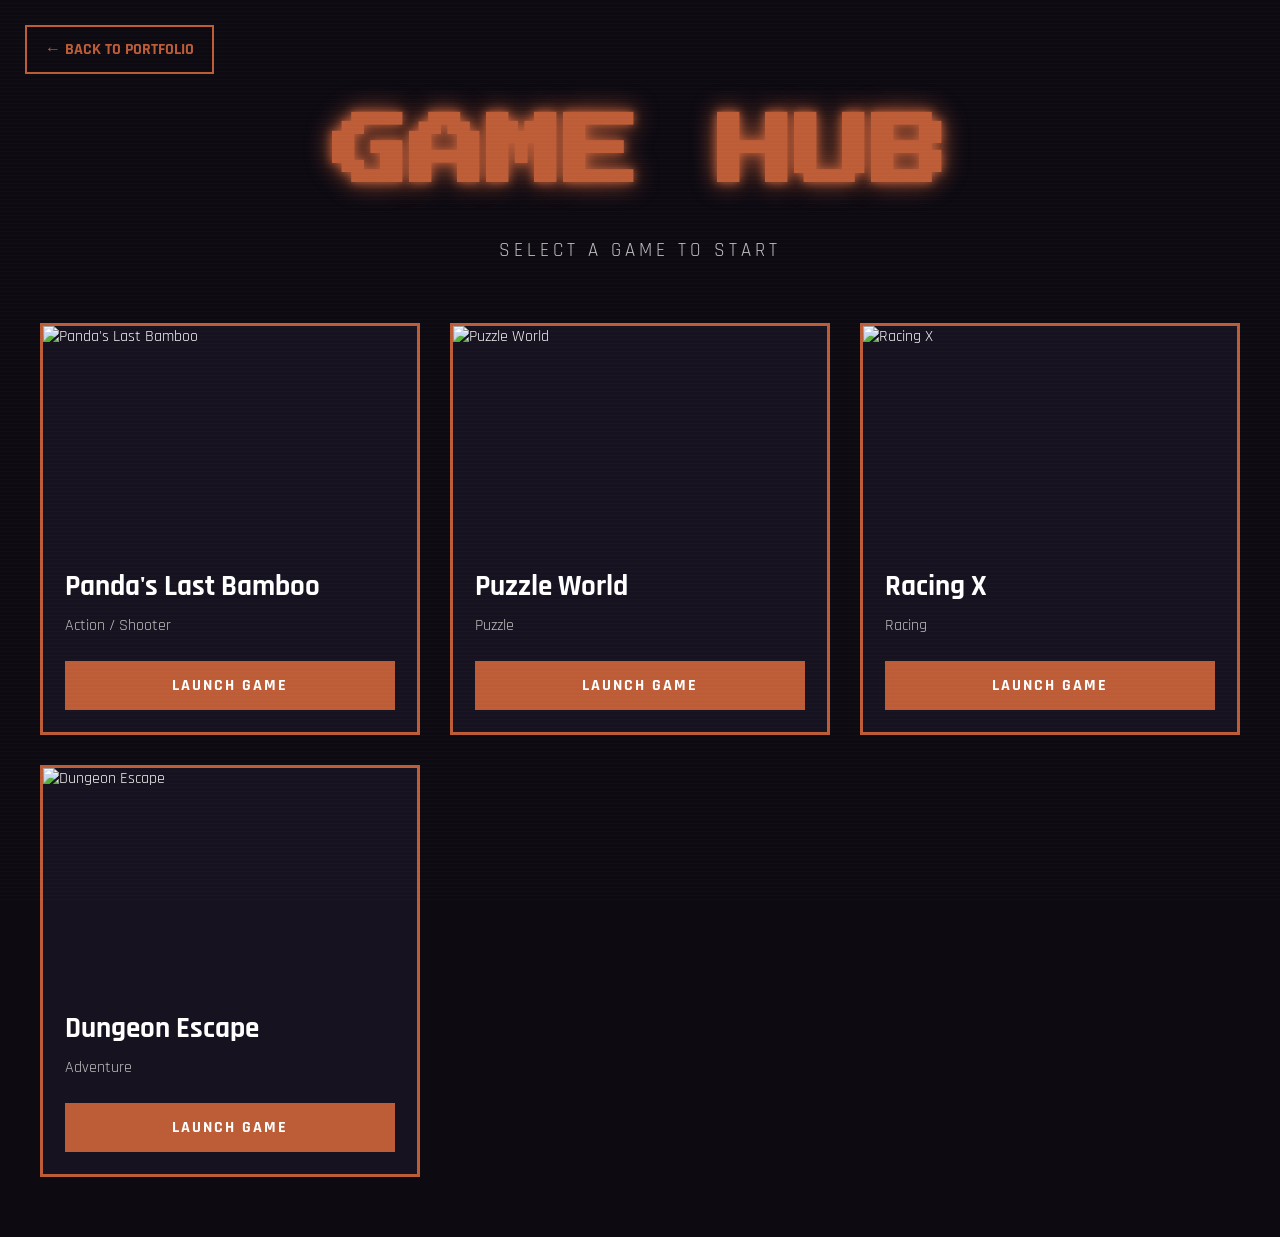
==== index.html @ 689c0798 "create home page" ====
<!DOCTYPE html>
<html lang="en">

<head>

    <meta charset="UTF-8">
    <meta name="viewport" content="width=device-width, initial-scale=1.0">

    <title>GameHub</title>

    <link rel="preconnect" href="https://fonts.googleapis.com">
    <link rel="preconnect" href="https://fonts.gstatic.com" crossorigin>

    <link href="https://fonts.googleapis.com/css2?family=Press+Start+2P&family=Rajdhani:wght@400;500;700&display=swap"
        rel="stylesheet">

    <link rel="stylesheet" href="css/gamehub.css">

</head>

<body>

    <div class="scanlines"></div>

    <a href="index.html" class="back-btn">
        ← BACK TO PORTFOLIO
    </a>

    <main class="gamehub-container">

        <header class="hero">

            <h1 class="arcade-title">
                GAME HUB
            </h1>

            <p class="arcade-subtitle">
                SELECT A GAME TO START
            </p>

        </header>

        <section id="games-grid" class="games-grid"></section>

    </main>

    <script src="js/gamehub.js"></script>

</body>

</html>
---- css/gamehub.css ----
:root {

    --primary: #bd5d38;
    --primary-glow: #e38762;

    --background: #0d0a12;
    --card: #17121f;

    --text: #f5f5f5;
    --text-secondary: #bfbfbf;
}

* {

    margin: 0;
    padding: 0;
    box-sizing: border-box;
}

body {

    background: var(--background);

    color: var(--text);

    font-family: "Rajdhani", sans-serif;

    min-height: 100vh;

    overflow-x: hidden;
}

/* CRT Scanlines */

.scanlines {

    position: fixed;

    inset: 0;

    pointer-events: none;

    background:
        repeating-linear-gradient(
            0deg,
            rgba(255,255,255,.02),
            rgba(255,255,255,.02) 1px,
            transparent 1px,
            transparent 4px
        );

    z-index: 9999;
}

/* Back Button */

.back-btn {

    position: fixed;

    top: 25px;
    left: 25px;

    z-index: 1000;

    text-decoration: none;

    color: var(--primary);

    border: 2px solid var(--primary);

    padding: 12px 18px;

    font-weight: 700;

    transition: .25s;
}

.back-btn:hover {

    color: white;

    background: var(--primary);

    box-shadow:
        0 0 10px var(--primary),
        0 0 25px var(--primary);
}

/* Layout */

.gamehub-container {

    max-width: 1400px;

    margin: auto;

    padding: 100px 40px 60px;
}

/* Hero */

.hero {

    text-align: center;

    margin-bottom: 60px;
}

.arcade-title {

    font-family: "Press Start 2P", cursive;

    color: var(--primary);

    font-size: clamp(2rem, 6vw, 5rem);

    line-height: 1.4;

    text-shadow:
        0 0 10px var(--primary),
        0 0 25px var(--primary);
}

.arcade-subtitle {

    margin-top: 30px;

    color: var(--text-secondary);

    font-size: 1.2rem;

    letter-spacing: 4px;
}

/* Grid */

.games-grid {

    display: grid;

    grid-template-columns: repeat(auto-fill, minmax(320px, 1fr));

    gap: 30px;
}

/* Card */

.game-card {

    background: var(--card);

    border: 3px solid var(--primary);

    overflow: hidden;

    transition: .3s;

    position: relative;
}

.game-card:hover {

    transform: translateY(-10px);

    box-shadow:
        0 0 20px var(--primary),
        0 0 50px rgba(189,93,56,.35);
}

.game-logo {

    width: 100%;

    height: 220px;

    object-fit: cover;

    display: block;
}

.game-content {

    padding: 22px;
}

.game-title {

    font-size: 1.8rem;

    font-weight: 700;

    margin-bottom: 10px;

    color: white;
}

.game-genre {

    color: var(--text-secondary);

    margin-bottom: 25px;

    font-size: 1rem;
}

.launch-btn {

    display: block;

    text-align: center;

    text-decoration: none;

    padding: 14px;

    background: var(--primary);

    color: white;

    font-weight: 700;

    letter-spacing: 2px;

    transition: .25s;
}

.launch-btn:hover {

    color: white;

    box-shadow:
        0 0 15px var(--primary),
        0 0 30px var(--primary);
}

/* Mobile */

@media(max-width:768px) {

    .gamehub-container {

        padding: 120px 20px 40px;
    }

    .back-btn {

        left: 15px;
        top: 15px;

        font-size: .8rem;
    }
}
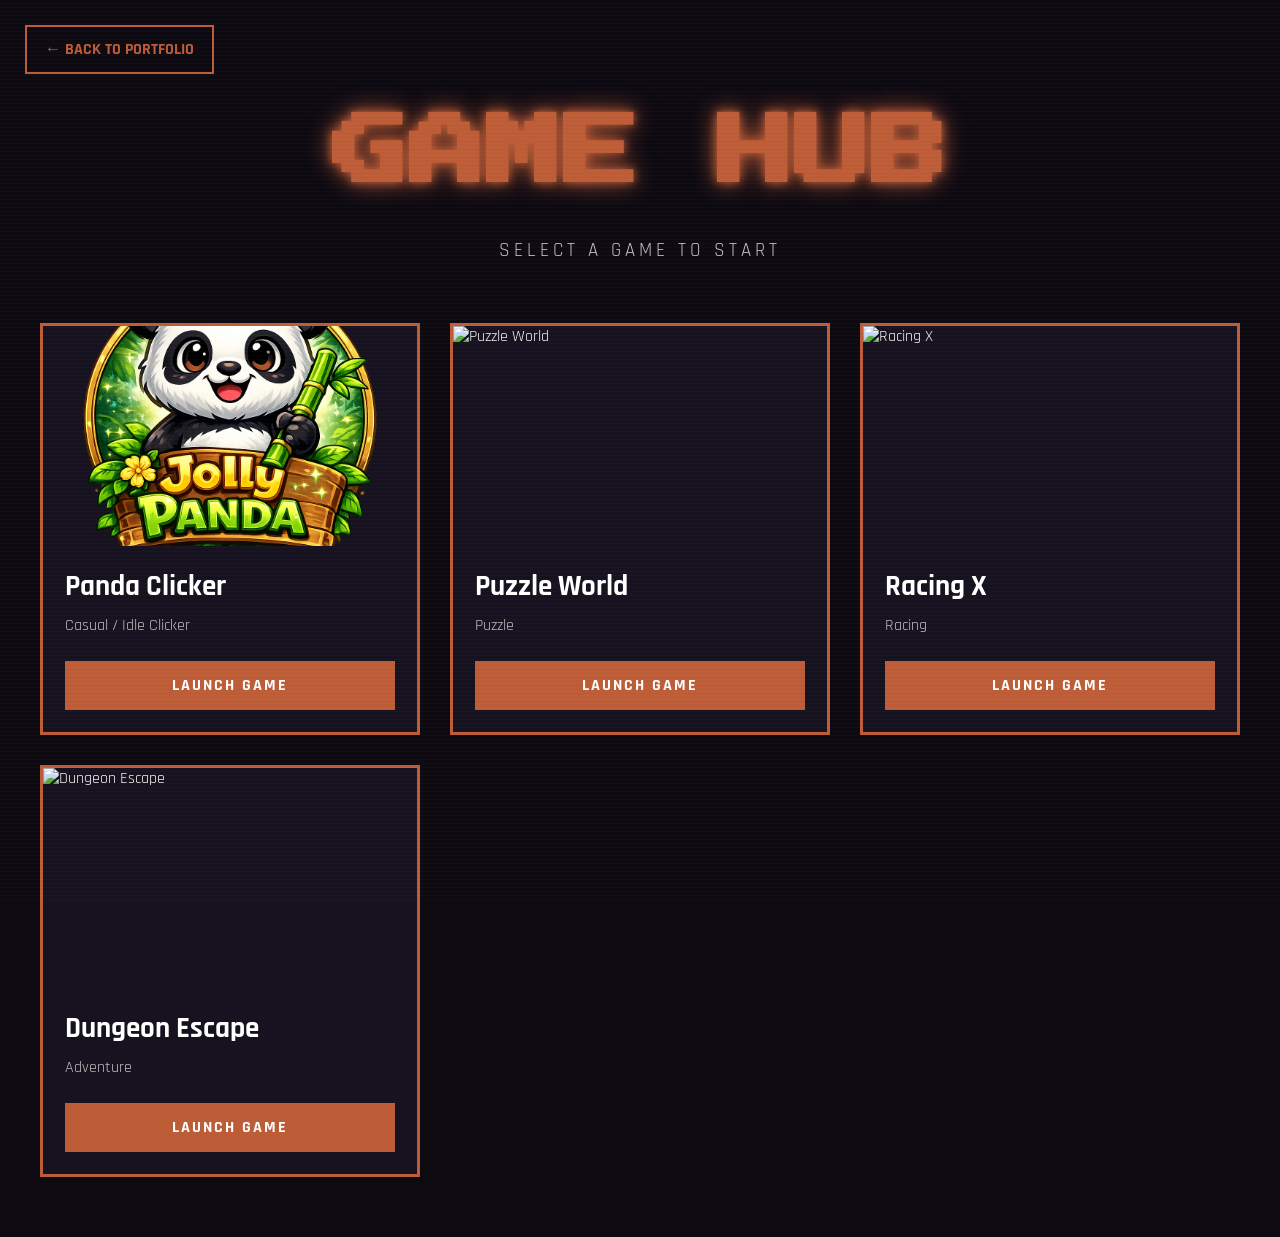
==== commit 78e78ca5: "Update index.html" ====
--- a/index.html
+++ b/index.html
@@ -6,11 +6,11 @@
     <meta charset="UTF-8">
     <meta name="viewport" content="width=device-width, initial-scale=1.0">
 
-    <title>GameHub</title>
+    <title>Usef Farahmand | GameHub</title>
 
     <link rel="preconnect" href="https://fonts.googleapis.com">
     <link rel="preconnect" href="https://fonts.gstatic.com" crossorigin>
-
+    <link rel="icon" type="image/x-icon" href="assets/img/favicon.ico" />
     <link href="https://fonts.googleapis.com/css2?family=Press+Start+2P&family=Rajdhani:wght@400;500;700&display=swap"
         rel="stylesheet">
 
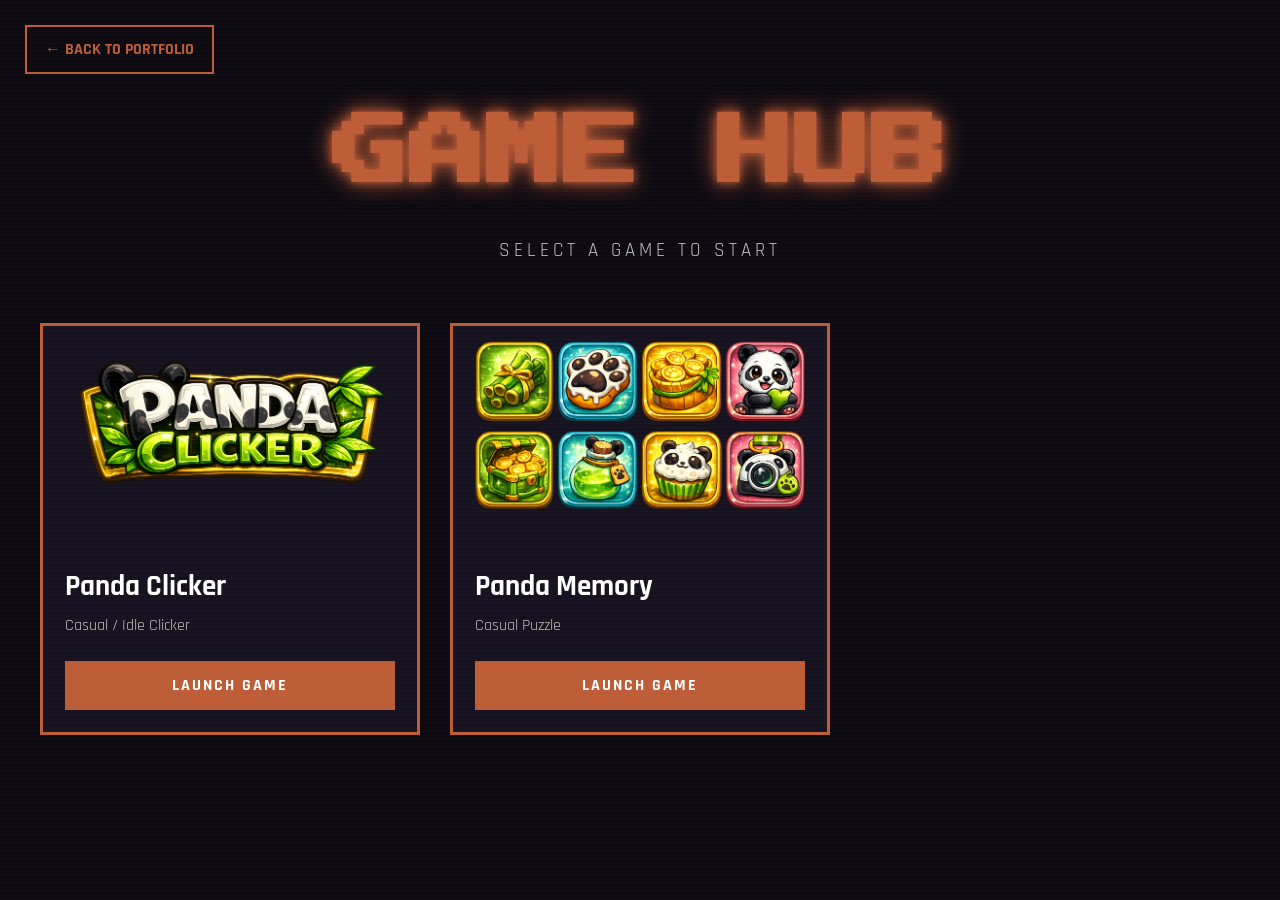
==== commit bd338086: "Update index.html" ====
--- a/index.html
+++ b/index.html
@@ -22,7 +22,7 @@
 
     <div class="scanlines"></div>
 
-    <a href="index.html" class="back-btn">
+    <a href="../index.html" class="back-btn">
         ← BACK TO PORTFOLIO
     </a>
 
